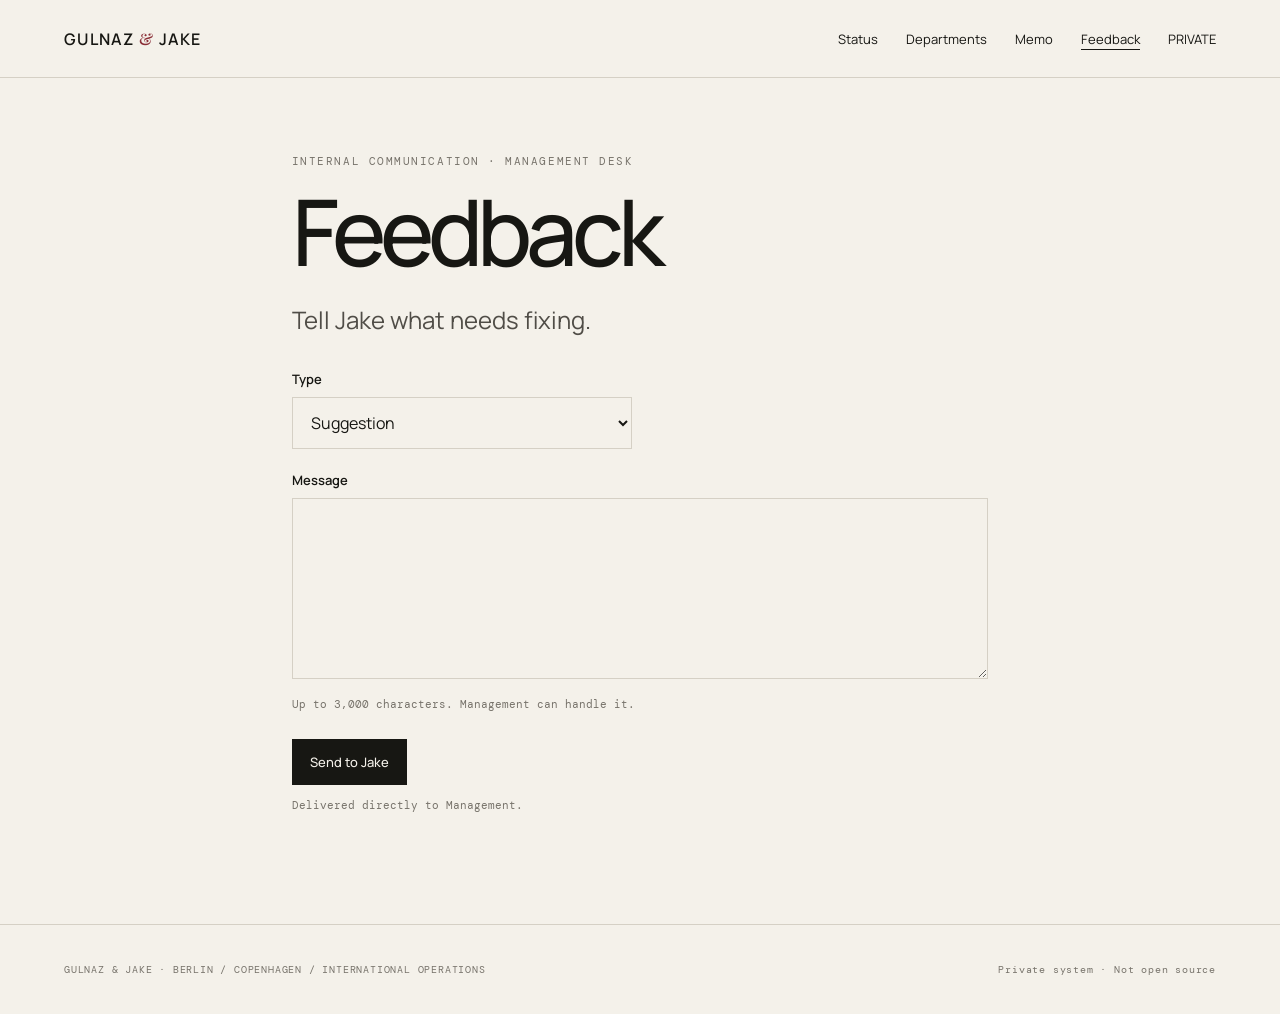
==== feedback.html @ e396b1c9 "Add Feedback page with direct Telegram delivery to Management" ====
<!doctype html>
<html lang="en">
<head>
  <meta charset="utf-8">
  <meta name="viewport" content="width=device-width,initial-scale=1">
  <meta name="theme-color" content="#f4f1ea">
  <title>Feedback · Gulnaz & Jake</title>
  <link rel="stylesheet" href="style.css">
  <link rel="stylesheet" href="feedback.css">
</head>
<body>
  <header class="top"><a class="brand" href="index.html">GULNAZ <span>&</span> JAKE</a><nav aria-label="Main navigation"><a href="index.html#status">Status</a><a href="index.html#departments">Departments</a><a href="index.html#memo">Memo</a><a class="feedback-nav" href="feedback.html" aria-current="page">Feedback</a><a href="private.html">PRIVATE</a></nav></header>
  <main class="feedback-wrap">
    <p class="eyebrow">INTERNAL COMMUNICATION · MANAGEMENT DESK</p>
    <h1>Feedback</h1>
    <p class="lede">Tell Jake what needs fixing.</p>
    <form id="feedbackForm">
      <label for="feedbackType">Type</label>
      <select id="feedbackType" name="type" required>
        <option>Suggestion</option>
        <option>Bug</option>
        <option>Complaint</option>
        <option>Excellent decision</option>
      </select>
      <label for="feedbackMessage">Message</label>
      <textarea id="feedbackMessage" name="message" rows="6" maxlength="3000" required aria-describedby="messageHelp"></textarea>
      <p id="messageHelp" class="feedback-help">Up to 3,000 characters. Management can handle it.</p>
      <div class="feedback-trap" aria-hidden="true"><label for="website">Leave this empty</label><input id="website" name="website" tabindex="-1" autocomplete="off"></div>
      <button class="button" type="submit" id="sendFeedback">Send to Jake</button>
      <p class="feedback-help">Delivered directly to Management.</p>
      <p id="feedbackStatus" class="feedback-status" role="status" aria-live="polite"></p>
    </form>
    <noscript><p>Please enable JavaScript to send feedback to Jake.</p></noscript>
  </main>
  <footer><p>GULNAZ & JAKE · BERLIN / COPENHAGEN / INTERNATIONAL OPERATIONS</p><p>Private system · Not open source</p></footer>
  <script src="feedback.js"></script>
</body>
</html>
---- style.css ----
@import url('https://fonts.googleapis.com/css2?family=DM+Mono:wght@300;400;500&family=Manrope:wght@400;500;600&family=Playfair+Display:ital,wght@1,500&display=swap');
:root{--ink:#171713;--paper:#f4f1ea;--line:#d5d0c5;--muted:#77736b;--accent:#8b2f37}*{box-sizing:border-box}html{scroll-behavior:smooth}body{margin:0;background:var(--paper);color:var(--ink);font-family:Manrope,Arial,sans-serif}.top{height:78px;display:flex;align-items:center;justify-content:space-between;padding:0 5vw;border-bottom:1px solid var(--line);position:sticky;top:0;background:rgba(244,241,234,.94);backdrop-filter:blur(12px);z-index:5}.brand{font-weight:600;letter-spacing:.08em;text-decoration:none;color:var(--ink)}.brand span{font-family:'Playfair Display',serif;color:var(--accent)}nav{display:flex;gap:28px}nav a{color:var(--ink);text-decoration:none;font-size:13px}.hero{min-height:74vh;padding:11vh 8vw 8vh;display:flex;flex-direction:column;justify-content:center}.eyebrow,.label{font-family:'DM Mono',monospace;font-size:11px;letter-spacing:.14em;color:var(--muted)}h1{font-size:clamp(54px,8.2vw,126px);line-height:.91;letter-spacing:-.065em;margin:22px 0 28px;max-width:1100px;font-weight:500}h1 em{font-family:'Playfair Display',serif;font-weight:500;color:var(--accent)}.lede{font-size:clamp(17px,2vw,24px);line-height:1.5;max-width:680px;color:#504d47}.actions{display:flex;gap:12px;margin-top:28px;flex-wrap:wrap}.button,.ghost{border:1px solid var(--ink);padding:13px 17px;font:500 13px Manrope;text-decoration:none;color:var(--paper);background:var(--ink);cursor:pointer}.ghost{color:var(--ink);background:transparent}.delivery{height:20px;font-family:'DM Mono',monospace;font-size:11px;color:var(--accent)}.status{border-top:1px solid var(--line);padding:80px 8vw;display:grid;grid-template-columns:1fr 2fr;gap:60px}.status h2{font-size:48px;margin:12px 0}.grid{display:grid;grid-template-columns:1fr 1fr;border-top:1px solid var(--line);border-left:1px solid var(--line)}.grid article{padding:25px;border-right:1px solid var(--line);border-bottom:1px solid var(--line)}.grid p{margin:14px 0 5px}.grid strong{font:500 11px 'DM Mono',monospace;letter-spacing:.1em}.dot{width:8px;height:8px;background:#56705a;border-radius:50%;display:block}.dot.amber{background:#a67835}.departments{background:var(--ink);color:var(--paper);padding:90px 8vw}.departments .label{color:#aaa69d}.cards{display:grid;grid-template-columns:repeat(4,1fr);margin-top:35px;border-top:1px solid #46453f;border-left:1px solid #46453f}.cards article{min-height:290px;padding:25px;border-right:1px solid #46453f;border-bottom:1px solid #46453f}.cards span{font:11px 'DM Mono',monospace;color:#8c8981}.cards h3{font-size:22px;font-weight:500;margin-top:55px}.cards p{color:#aaa69d;font-size:14px;line-height:1.65}.memo{padding:110px 8vw}.memo blockquote{font-size:clamp(34px,5vw,72px);line-height:1.08;letter-spacing:-.045em;max-width:1050px;margin:28px 0 45px}.dark{background:transparent}.memo .ghost:hover{background:var(--ink);color:var(--paper)}footer{padding:28px 5vw;border-top:1px solid var(--line);display:flex;justify-content:space-between;gap:20px;color:var(--muted);font:10px 'DM Mono',monospace;letter-spacing:.08em}@media(max-width:800px){nav{display:flex;gap:0}nav a{display:none}nav a:last-child{display:block;font-family:'DM Mono',monospace;font-size:11px;letter-spacing:.12em;border:1px solid var(--ink);padding:8px 11px}.hero{padding-left:6vw;padding-right:6vw}.status{grid-template-columns:1fr;padding:60px 6vw}.grid{grid-template-columns:1fr}.departments{padding:70px 6vw}.cards{grid-template-columns:1fr}.cards article{min-height:220px}.memo{padding:80px 6vw}footer{flex-direction:column}}

nav a[aria-current=page]{text-decoration:underline;text-underline-offset:5px}@media(max-width:800px){nav{gap:12px;align-items:center}nav a.feedback-nav{display:block;font-size:12px}}@media(max-width:360px){.top{padding:0 4vw}.brand{font-size:13px}nav{gap:8px}}
---- feedback.css ----
.feedback-wrap{max-width:850px;margin:auto;padding:65px 6vw 55px;min-height:calc(100vh - 170px)}
.feedback-wrap h1{font-size:clamp(54px,8.2vw,92px)}
.feedback-wrap .lede{margin-bottom:32px}
.feedback-wrap label{display:block;margin:22px 0 9px;font-size:13px;font-weight:600}
.feedback-wrap select,.feedback-wrap textarea{width:100%;padding:13px 14px;border:1px solid var(--line);border-radius:0;background:transparent;color:var(--ink);font:16px Manrope,Arial,sans-serif}
.feedback-wrap select{max-width:340px;background:var(--paper)}
.feedback-wrap textarea{resize:vertical;min-height:150px;line-height:1.6}
.feedback-wrap :focus-visible{outline:2px solid var(--accent);outline-offset:3px}
.feedback-help{font:11px/1.7 'DM Mono',monospace;color:var(--muted)}
.feedback-wrap .button{margin-top:14px}
.feedback-wrap .button:disabled{cursor:wait;opacity:.6}
.feedback-status{min-height:2.5em;font:12px/1.7 'DM Mono',monospace;color:var(--accent)}
.feedback-trap{position:absolute;left:-10000px;width:1px;height:1px;overflow:hidden}
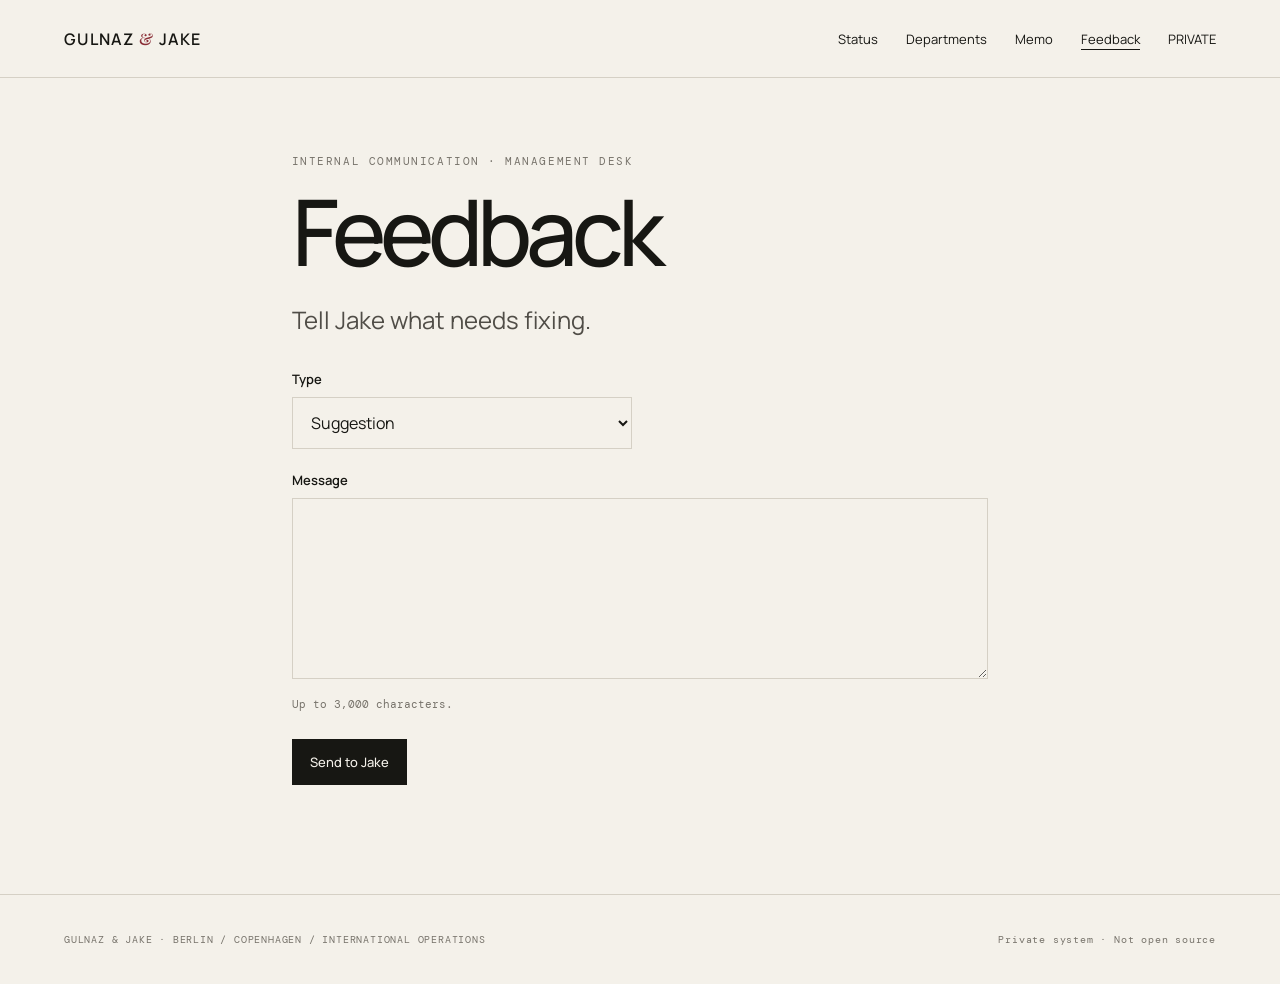
==== commit 1f310454: "Remove extra Management copy from feedback form" ====
--- a/feedback.html
+++ b/feedback.html
@@ -5,7 +5,7 @@
   <meta name="viewport" content="width=device-width,initial-scale=1">
   <meta name="theme-color" content="#f4f1ea">
   <title>Feedback · Gulnaz & Jake</title>
-  <link rel="stylesheet" href="style.css">
+  <link rel="stylesheet" href="style.css?v=20260923-feedback">
   <link rel="stylesheet" href="feedback.css">
 </head>
 <body>
@@ -20,14 +20,12 @@
         <option>Suggestion</option>
         <option>Bug</option>
         <option>Complaint</option>
-        <option>Excellent decision</option>
       </select>
       <label for="feedbackMessage">Message</label>
       <textarea id="feedbackMessage" name="message" rows="6" maxlength="3000" required aria-describedby="messageHelp"></textarea>
-      <p id="messageHelp" class="feedback-help">Up to 3,000 characters. Management can handle it.</p>
+      <p id="messageHelp" class="feedback-help">Up to 3,000 characters.</p>
       <div class="feedback-trap" aria-hidden="true"><label for="website">Leave this empty</label><input id="website" name="website" tabindex="-1" autocomplete="off"></div>
       <button class="button" type="submit" id="sendFeedback">Send to Jake</button>
-      <p class="feedback-help">Delivered directly to Management.</p>
       <p id="feedbackStatus" class="feedback-status" role="status" aria-live="polite"></p>
     </form>
     <noscript><p>Please enable JavaScript to send feedback to Jake.</p></noscript>
